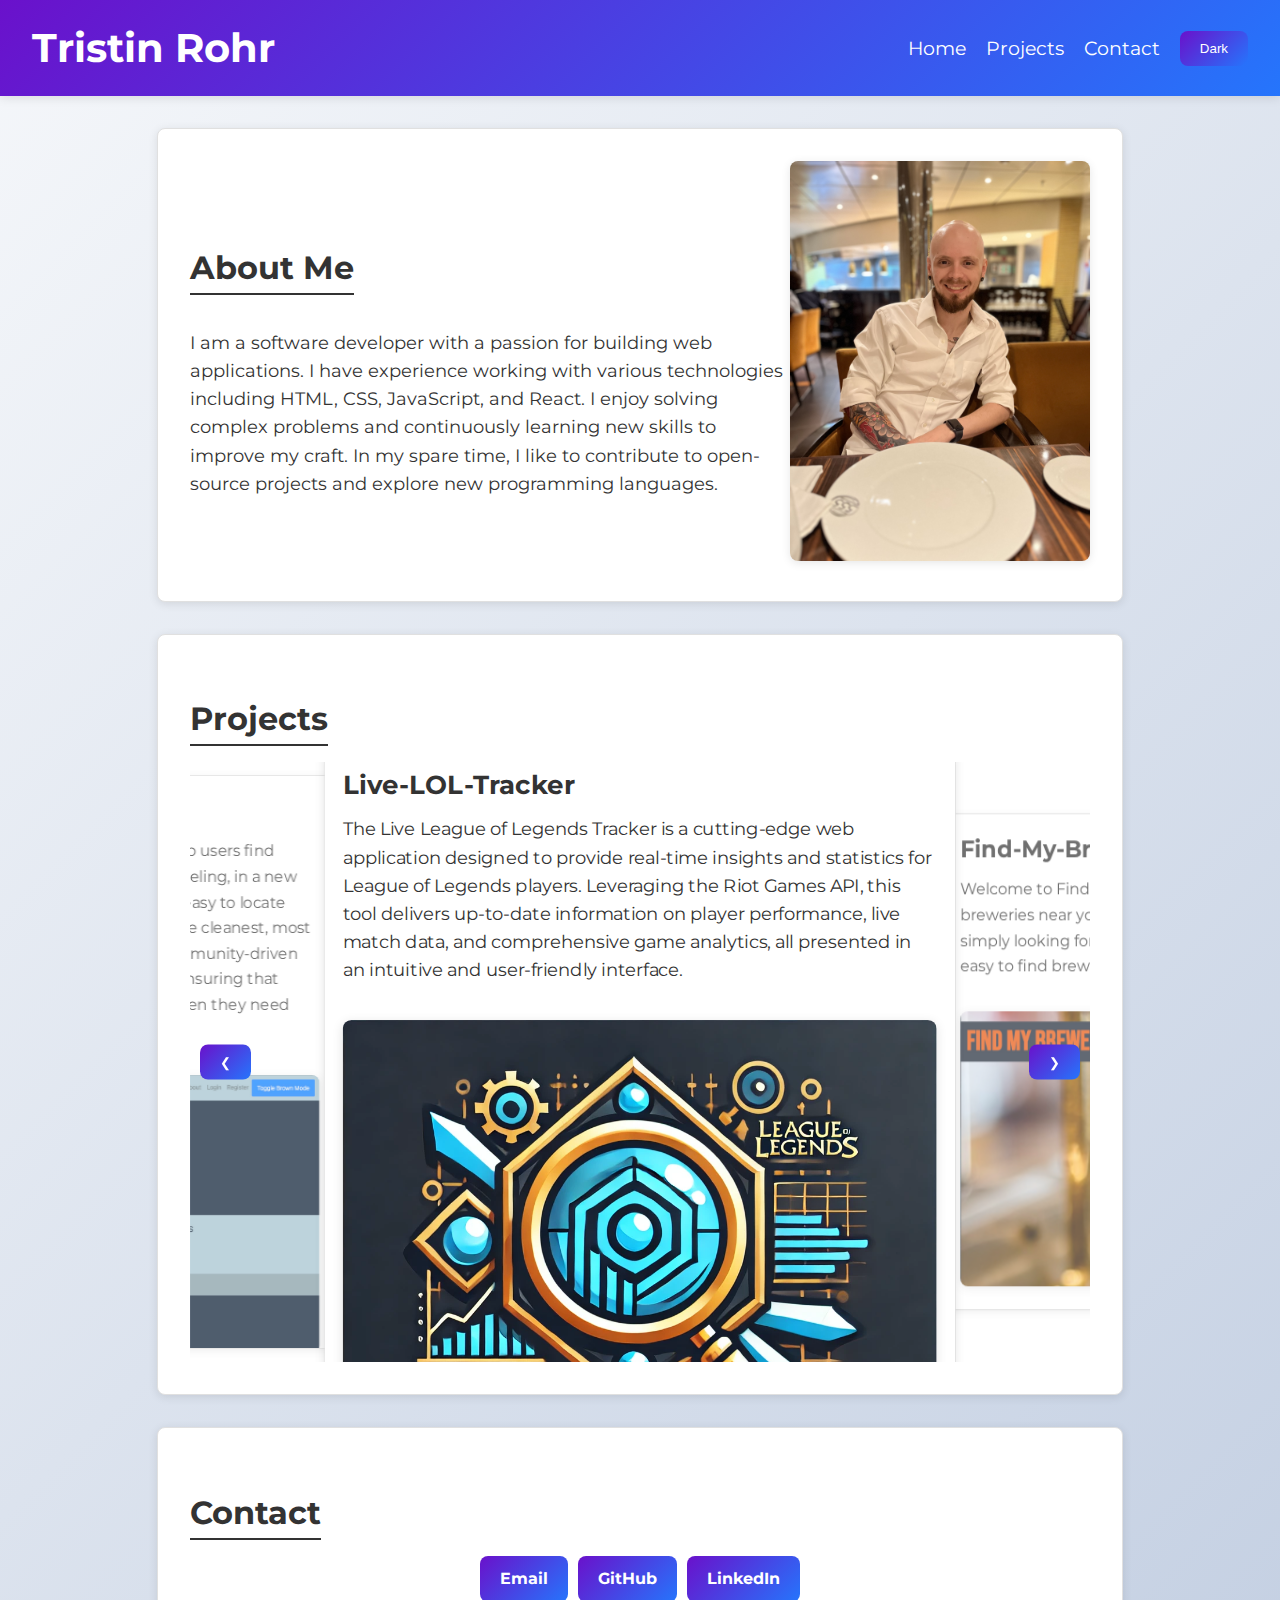
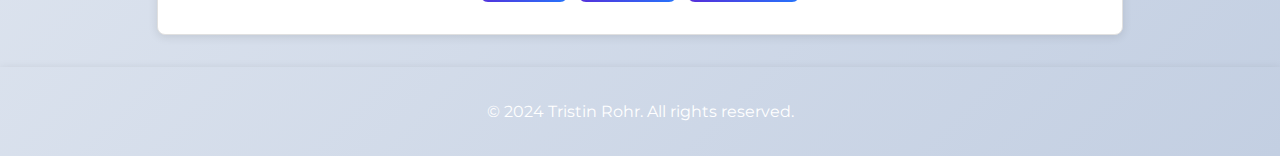
==== index.html @ 3701050f "built out app" ====
<!DOCTYPE html>
<html lang="en">
<head>
    <meta charset="UTF-8">
    <meta name="viewport" content="width=device-width, initial-scale=1.0">
    <title>Tristin Rohr | Portfolio</title>
    <link rel="stylesheet" href="styles.css">
    <link href="https://fonts.googleapis.com/css2?family=Montserrat:wght@400;700&display=swap" rel="stylesheet">
</head>
<body>
    <header>
        <h1>Tristin Rohr</h1>
        <nav>
            <ul>
                <li><a href="#about">Home</a></li>
                <li><a href="#projects">Projects</a></li>
                <li><a href="#contact">Contact</a></li>
            </ul>
            <button id="theme-toggle">Toggle Theme</button>
        </nav>
    </header>

    <main>
        <section id="about" class="about-section">
            <div class="about-content">
                <h2>About Me</h2>
                <p>I am a software developer with a passion for building web applications. I have experience working with various technologies including HTML, CSS, JavaScript, and React. I enjoy solving complex problems and continuously learning new skills to improve my craft. In my spare time, I like to contribute to open-source projects and explore new programming languages.</p>
            </div>
            <div class="about-photo">
                <img src="images/profile.jpeg" alt="Profile Photo">
            </div>
        </section>

        <section id="projects">
            <h2>Projects</h2>
            <div class="carousel">
                <button class="carousel-button prev" onclick="moveCarousel(-1)">&#10094;</button>
                <div class="carousel-wrapper">
                    <div class="carousel-inner">
                        <div class="project" id="project1">
                            <h3>Live-LOL-Tracker</h3>
                            <p>The Live League of Legends Tracker is a cutting-edge web application designed to provide real-time insights and statistics for League of Legends players. Leveraging the Riot Games API, this tool delivers up-to-date information on player performance, live match data, and comprehensive game analytics, all presented in an intuitive and user-friendly interface.</p>
                            <a href="project1.html">
                                <img src="images/lol-logo.webp" alt="Live-LOL-Tracker">
                            </a>
                        </div>
                        <div class="project" id="project2">
                            <h3>Find-My-Brewey</h3>
                            <p>Welcome to Find My Brewery, your go-to platform for discovering breweries near you! Whether you're a craft beer enthusiast or simply looking for a new spot to unwind, Find My Brewery makes it easy to find breweries in any state.</p>
                            <a href="project2.html">
                                <img src="images/Screenshot 2024-07-25 at 10.44.39 AM.jpg" alt="Find-My-Brewey">
                            </a>
                        </div>
                        <div class="project" id="project3">
                            <h3>Potty_Partner</h3>
                            <p>Potty Partner is a web application designed to help users find bathrooms and leave reviews. Whether you’re traveling, in a new city, or just out and about, Potty Partner makes it easy to locate nearby restrooms and read user reviews to find the cleanest, most accessible options. This app aims to provide a community-driven resource for bathroom locations and conditions, ensuring that everyone has access to clean and safe facilities when they need them most.</p>
                            <a href="project3.html">
                                <img src="images/Screenshot 2024-07-25 at 10.53.34 AM.jpg" alt="Potty_Partner">
                            </a>
                        </div>
                    </div>
                </div>
                <button class="carousel-button next" onclick="moveCarousel(1)">&#10095;</button>
            </div>
        </section>

        <section id="contact">
            <h2>Contact</h2>
            <div class="contact-buttons">
                <a href="mailto: tristist@gmail.com" class="contact-button">Email</a>
                <a href="https://github.com/TristinRohr" class="contact-button" target="_blank">GitHub</a>
                <a href="https://www.linkedin.com/in/tristin-rohr-a975a6276" class="contact-button" target="_blank">LinkedIn</a>
            </div>
        </section>
    </main>

    <footer>
        <p>&copy; 2024 Tristin Rohr. All rights reserved.</p>
    </footer>

    <script src="scripts.js"></script>
</body>
</html>
---- styles.css ----
/* General Styles */
html {
    scroll-behavior: smooth;
}

body {
    font-family: 'Montserrat', sans-serif;
    line-height: 1.6;
    margin: 0;
    padding: 0;
    background: linear-gradient(135deg, #f5f7fa 0%, #c3cfe2 100%);
    color: var(--text-color);
    transition: background 0.3s, color 0.3s;
    display: flex;
    flex-direction: column;
    min-height: 100vh;
}

body.dark-mode {
    background: linear-gradient(135deg, #2c3e50 0%, #4ca1af 100%);
}

/* Variables */
:root {
    --text-color: #333;
    --header-background: linear-gradient(135deg, #6a11cb 0%, #2575fc 100%);
    --header-text-color: #fff;
    --button-background: linear-gradient(135deg, #6a11cb 0%, #2575fc 100%);
    --button-text-color: #fff;
    --button-hover-background: linear-gradient(135deg, #2575fc 0%, #6a11cb 100%);
    --section-background: #fff;
    --section-border-color: #e0e0e0;
    --project-background: #fff;
    --project-border-color: #ddd;
    --box-shadow: 0 2px 10px rgba(0, 0, 0, 0.1);
    --border-radius: 8px;
}

body.dark-mode {
    --text-color: #e0e0e0;
    --header-background: linear-gradient(135deg, #1e3c72 0%, #2a5298 100%);
    --header-text-color: #e0e0e0;
    --button-background: linear-gradient(135deg, #1e3c72 0%, #2a5298 100%);
    --button-text-color: #e0e0e0;
    --button-hover-background: linear-gradient(135deg, #2a5298 0%, #1e3c72 100%);
    --section-background: #3a3a3a;
    --section-border-color: #555;
    --project-background: #3a3a3a;
    --project-border-color: #555;
    --box-shadow: 0 2px 10px rgba(0, 0, 0, 0.3);
}

/* Header Styles */
header {
    background: var(--header-background);
    color: var(--header-text-color);
    padding: 1rem 2rem;
    display: flex;
    align-items: center;
    justify-content: space-between;
    box-shadow: var(--box-shadow);
    position: relative;
}

header h1 {
    margin: 0;
    font-size: 2.5rem;
    font-weight: 700;
    flex: 1;
    text-align: left;
    transition: transform 0.3s;
}

header h1:hover {
    transform: scale(1.1);
}

nav {
    display: flex;
    align-items: center;
}

nav ul {
    list-style: none;
    padding: 0;
    margin: 0;
    display: flex;
}

nav ul li {
    margin: 0 10px;
}

nav ul li a {
    color: var(--header-text-color);
    text-decoration: none;
    font-size: 1.2rem;
    transition: color 0.3s;
}

nav ul li a:hover {
    color: var(--button-hover-background);
}

#theme-toggle {
    background: var(--button-background);
    color: var(--button-text-color);
    border: none;
    border-radius: var(--border-radius);
    padding: 10px 20px;
    cursor: pointer;
    transition: background 0.3s, color 0.3s, transform 0.3s;
    margin-left: 10px; /* Space between nav and button */
}

#theme-toggle:hover {
    background: var(--button-hover-background);
    transform: scale(1.1);
}

/* Button Styles */
button, .contact-button {
    padding: 10px 20px;
    background: var(--button-background);
    color: var(--button-text-color);
    border: none;
    border-radius: var(--border-radius);
    cursor: pointer;
    text-decoration: none;
    display: inline-block;
    transition: background 0.3s, color 0.3s, box-shadow 0.3s, transform 0.3s;
}

button:hover, .contact-button:hover {
    background: var(--button-hover-background);
    box-shadow: var(--box-shadow);
    transform: scale(1.05);
}

.main {
    flex: 1;
}

section {
    padding: 2rem;
    margin: 2rem auto;
    max-width: 900px;
    background-color: var(--section-background);
    border: 1px solid var(--section-border-color);
    border-radius: var(--border-radius);
    box-shadow: var(--box-shadow);
    transition: background-color 0.3s, color 0.3s, box-shadow 0.3s;
}

section:hover {
    box-shadow: var(--box-shadow);
}

section h2 {
    font-size: 2rem;
    margin-bottom: 1rem;
    border-bottom: 2px solid var(--text-color);
    display: inline-block;
}

section p {
    font-size: 1.1rem;
    margin-bottom: 1rem;
}

/* About Section Styles */
.about-section {
    display: flex;
    align-items: center;
    justify-content: space-between;
}

.about-content {
    flex: 2;
}

.about-photo {
    flex: 1;
    text-align: center;
}

.about-photo img {
    max-width: 100%;
    border-radius: var(--border-radius);
    box-shadow: var(--box-shadow);
}

/* Project Styles */
.project {
    padding: 1rem;
    background-color: var(--project-background);
    border: 1px solid var(--project-border-color);
    border-radius: var(--border-radius);
    transition: background-color 0.3s, border-color 0.3s, box-shadow 0.3s, transform 0.3s;
    box-shadow: var(--box-shadow);
    position: absolute;
    top: 50%;
    left: 50%;
    transform: translate(-50%, -50%);
    width: 60%;
    max-height: 90%; /* Ensure the project divs do not exceed the viewport height */
    overflow: auto; /* Add scroll if content exceeds the div height */
    opacity: 0;
    z-index: 0;
}

.project h3 {
    margin: 0;
    font-size: 1.5rem;
    color: var(--header-background);
}

.project p {
    font-size: 1rem;
    margin: 0.5rem 0;
}

.project a {
    display: inline-block;
    margin-top: 0.5rem;
    color: var(--button-background);
    text-decoration: none;
    font-weight: bold;
    transition: color 0.3s;
}

.project a:hover {
    color: var(--button-hover-background);
}

.project img {
    position: relative;
    max-width: 100%;
    height: auto;
    display: block;
    margin-top: 1rem;
    border-radius: var(--border-radius);
    box-shadow: var(--box-shadow);
    transition: transform 0.3s ease;
}

.project img:hover {
    transform: scale(1.05);
}

.project img::after {
    content: 'View Project';
    position: absolute;
    top: 50%;
    left: 50%;
    transform: translate(-50%, -50%);
    background: rgba(0, 0, 0, 0.7);
    color: #fff;
    padding: 10px 20px;
    border-radius: var(--border-radius);
    font-size: 1.2rem;
    opacity: 0;
    transition: opacity 0.3s ease;
}

.project img:hover::after {
    opacity: 1;
}

/* Active Project Styles */
.project.active {
    opacity: 1;
    z-index: 1;
    transform: translate(-50%, -50%) scale(1.1);
}

/* Tilted Project Styles */
.project.prev, .project.next {
    opacity: 0.7;
    z-index: 0;
}

.project.prev {
    transform: translate(-150%, -50%) rotateY(20deg);
}

.project.next {
    transform: translate(50%, -50%) rotateY(-20deg);
}

/* Carousel Styles */
.carousel {
    position: relative;
    width: 100%;
    height: 600px; /* Ensure enough space for project divs */
    overflow: hidden;
    perspective: 1000px;
}

.carousel-wrapper {
    position: relative;
    height: 100%;
}

.carousel-inner {
    position: absolute;
    width: 100%;
    height: 100%;
    display: flex;
    align-items: center;
    justify-content: center;
    transition: transform 0.3s ease-in-out;
}

.carousel-button {
    background: var(--button-background);
    color: var(--button-text-color);
    border: none;
    border-radius: var(--border-radius);
    padding: 10px 20px;
    cursor: pointer;
    transition: background 0.3s, color 0.3s, transform 0.3s;
    position: absolute;
    top: 50%;
    transform: translateY(-50%);
    z-index: 2;
}

.carousel-button.prev {
    left: 10px;
}

.carousel-button.next {
    right: 10px;
}

.carousel-button:hover {
    background: var(--button-hover-background);
    transform: scale(1.1);
}

/* Contact Styles */
.contact-buttons {
    display: flex;
    gap: 10px;
    justify-content: center;
}

.contact-button {
    background: var(--button-background);
    color: var(--button-text-color);
    border: none;
    border-radius: var(--border-radius);
    padding: 10px 20px;
    text-decoration: none;
    font-weight: bold;
    transition: background 0.3s, color 0.3s, box-shadow 0.3s, transform 0.3s;
}

.contact-button:hover {
    background: var(--button-hover-background);
    box-shadow: var(--box-shadow);
    transform: scale(1.05);
}

/* Project Details Styles */
.project-details img {
    max-width: 80%; /* Adjust the percentage as needed */
    height: auto;
    display: block;
    margin: 0 auto 1rem;
    border-radius: var(--border-radius);
    box-shadow: var(--box-shadow);
}

.project-details ul {
    list-style-type: disc;
    padding-left: 20px;
}

.project-details a {
    color: var(--button-background);
    text-decoration: none;
    font-weight: bold;
    transition: color 0.3s;
}

.project-details a:hover {
    color: var(--button-hover-background);
}

/* Footer Styles */
footer {
    text-align: center;
    padding: 1rem 0;
    background-color: var(--header-background);
    color: var(--header-text-color);
    position: relative;
    width: 100%;
    margin-top: auto;
    box-shadow: var(--box-shadow);
}
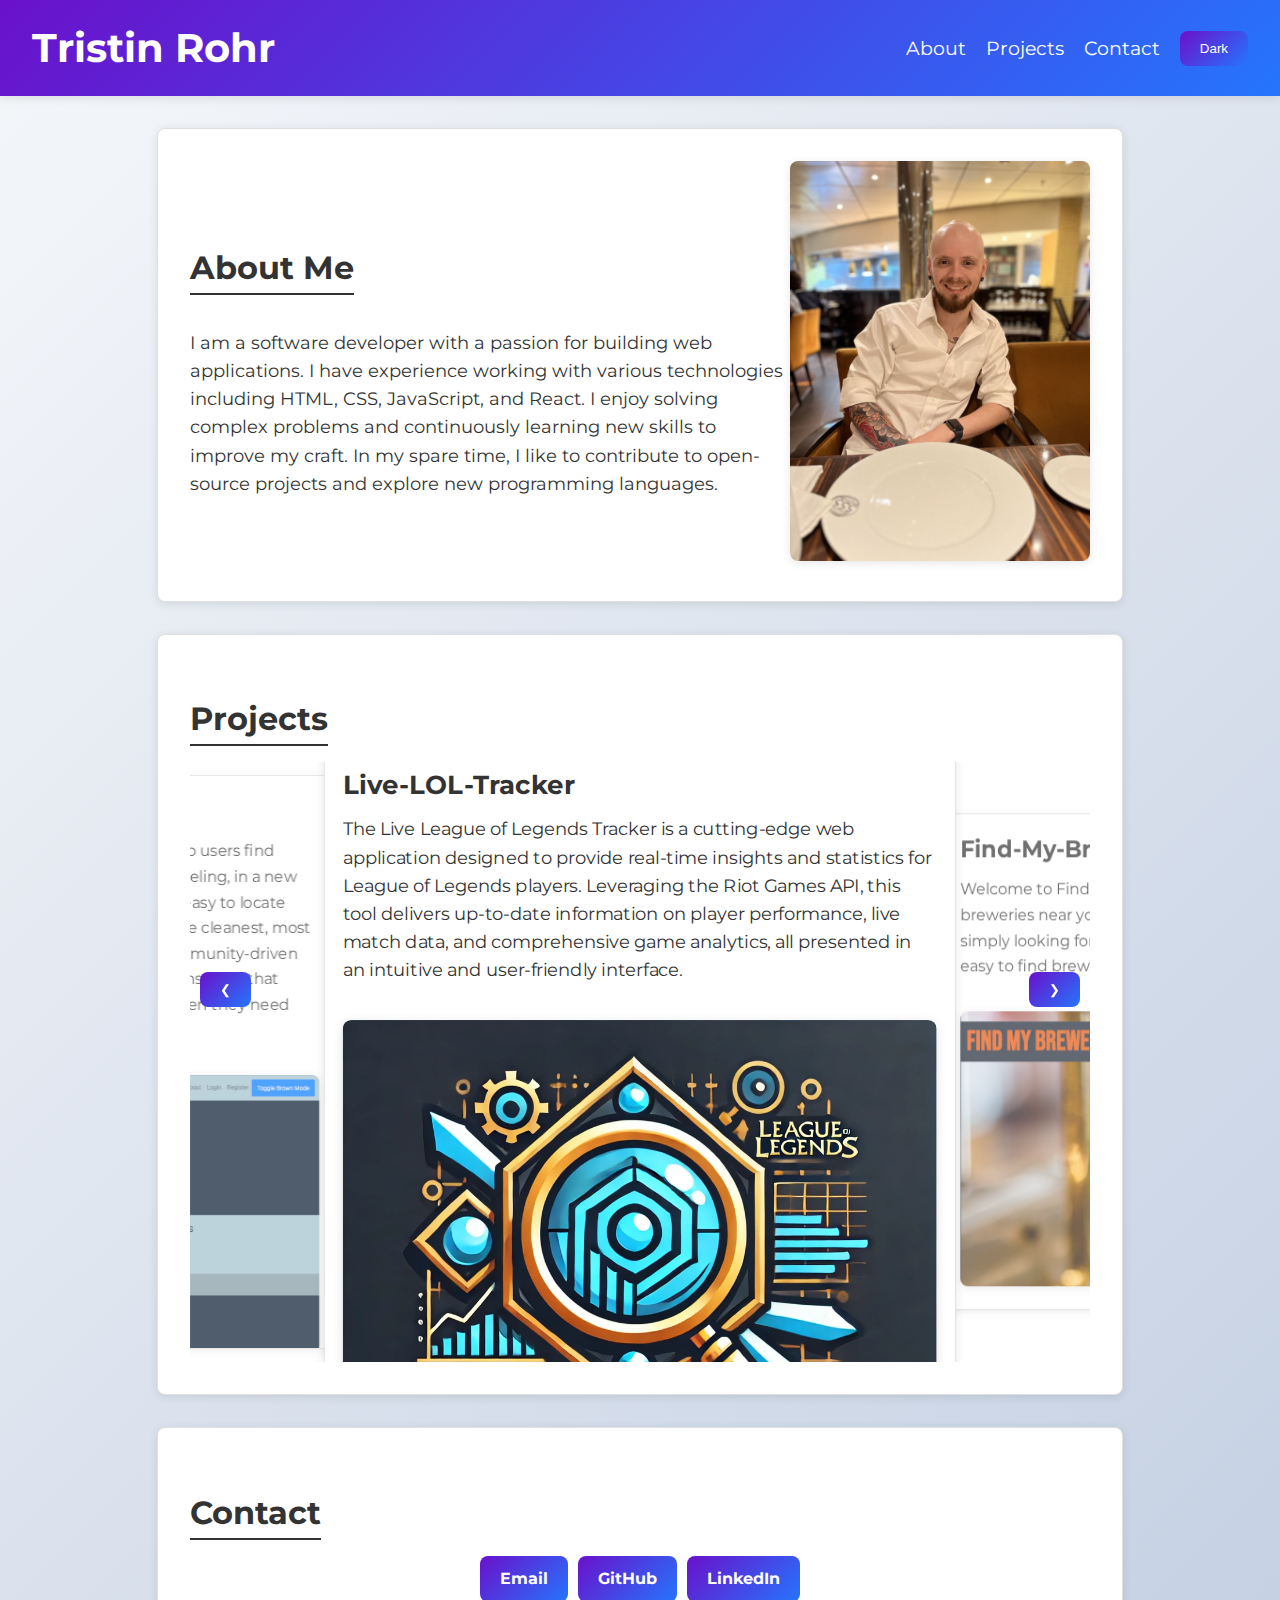
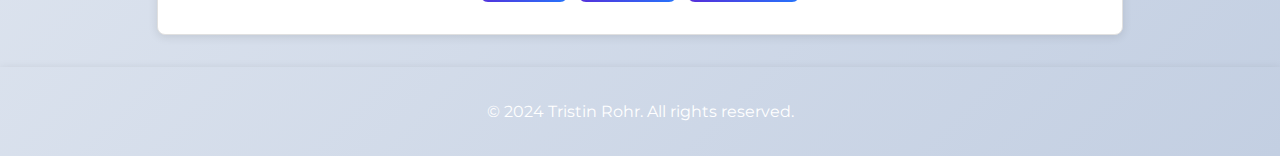
==== commit 00807876: "added deployed links" ====
--- a/index.html
+++ b/index.html
@@ -12,7 +12,7 @@
         <h1>Tristin Rohr</h1>
         <nav>
             <ul>
-                <li><a href="#about">Home</a></li>
+                <li><a href="#about">About</a></li>
                 <li><a href="#projects">Projects</a></li>
                 <li><a href="#contact">Contact</a></li>
             </ul>
--- a/styles.css
+++ b/styles.css
@@ -71,10 +71,6 @@
     transition: transform 0.3s;
 }
 
-header h1:hover {
-    transform: scale(1.1);
-}
-
 nav {
     display: flex;
     align-items: center;
@@ -267,102 +263,6 @@
     opacity: 1;
 }
 
-/* Active Project Styles */
-.project.active {
-    opacity: 1;
-    z-index: 1;
-    transform: translate(-50%, -50%) scale(1.1);
-}
-
-/* Tilted Project Styles */
-.project.prev, .project.next {
-    opacity: 0.7;
-    z-index: 0;
-}
-
-.project.prev {
-    transform: translate(-150%, -50%) rotateY(20deg);
-}
-
-.project.next {
-    transform: translate(50%, -50%) rotateY(-20deg);
-}
-
-/* Carousel Styles */
-.carousel {
-    position: relative;
-    width: 100%;
-    height: 600px; /* Ensure enough space for project divs */
-    overflow: hidden;
-    perspective: 1000px;
-}
-
-.carousel-wrapper {
-    position: relative;
-    height: 100%;
-}
-
-.carousel-inner {
-    position: absolute;
-    width: 100%;
-    height: 100%;
-    display: flex;
-    align-items: center;
-    justify-content: center;
-    transition: transform 0.3s ease-in-out;
-}
-
-.carousel-button {
-    background: var(--button-background);
-    color: var(--button-text-color);
-    border: none;
-    border-radius: var(--border-radius);
-    padding: 10px 20px;
-    cursor: pointer;
-    transition: background 0.3s, color 0.3s, transform 0.3s;
-    position: absolute;
-    top: 50%;
-    transform: translateY(-50%);
-    z-index: 2;
-}
-
-.carousel-button.prev {
-    left: 10px;
-}
-
-.carousel-button.next {
-    right: 10px;
-}
-
-.carousel-button:hover {
-    background: var(--button-hover-background);
-    transform: scale(1.1);
-}
-
-/* Contact Styles */
-.contact-buttons {
-    display: flex;
-    gap: 10px;
-    justify-content: center;
-}
-
-.contact-button {
-    background: var(--button-background);
-    color: var(--button-text-color);
-    border: none;
-    border-radius: var(--border-radius);
-    padding: 10px 20px;
-    text-decoration: none;
-    font-weight: bold;
-    transition: background 0.3s, color 0.3s, box-shadow 0.3s, transform 0.3s;
-}
-
-.contact-button:hover {
-    background: var(--button-hover-background);
-    box-shadow: var(--box-shadow);
-    transform: scale(1.05);
-}
-
 /* Project Details Styles */
 .project-details img {
     max-width: 80%; /* Adjust the percentage as needed */
@@ -389,6 +289,100 @@
     color: var(--button-hover-background);
 }
 
+/* Active Project Styles */
+.project.active {
+    opacity: 1;
+    z-index: 1;
+    transform: translate(-50%, -50%) scale(1.1);
+}
+/* Tilted Project Styles */
+.project.prev, .project.next {
+    opacity: 0.7;
+    z-index: 0;
+}
+
+.project.prev {
+    transform: translate(-150%, -50%) rotateY(20deg);
+}
+
+.project.next {
+    transform: translate(50%, -50%) rotateY(-20deg);
+}
+
+/* Carousel Styles */
+.carousel {
+    position: relative;
+    width: 100%;
+    height: 600px; /* Ensure enough space for project divs */
+    overflow: hidden;
+    perspective: 1000px;
+}
+
+.carousel-wrapper {
+    position: relative;
+    height: 100%;
+}
+
+.carousel-inner {
+    position: absolute;
+    width: 100%;
+    height: 100%;
+    display: flex;
+    align-items: center;
+    justify-content: center;
+    transition: transform 0.3s ease-in-out;
+}
+
+.carousel-button {
+    background: var(--button-background);
+    color: var(--button-text-color);
+    border: none;
+    border-radius: var(--border-radius);
+    padding: 10px 20px;
+    cursor: pointer;
+    transition: background 0.3s, color 0.3s, transform 0.3s;
+    position: absolute;
+    top: 35%;
+    z-index: 2;
+}
+
+.carousel-button.prev {
+    left: 10px;
+}
+
+.carousel-button.next {
+    right: 10px;
+}
+
+.carousel-button:hover {
+    background: var(--button-hover-background);
+    transform: scale(1.1);
+}
+
+/* Contact Styles */
+.contact-buttons {
+    display: flex;
+    gap: 10px;
+    justify-content: center;
+}
+
+.contact-button {
+    background: var(--button-background);
+    color: var(--button-text-color);
+    border: none;
+    border-radius: var(--border-radius);
+    padding: 10px 20px;
+    text-decoration: none;
+    font-weight: bold;
+    transition: background 0.3s, color 0.3s, box-shadow 0.3s, transform 0.3s;
+}
+
+.contact-button:hover {
+    background: var(--button-hover-background);
+    box-shadow: var(--box-shadow);
+    transform: scale(1.05);
+}
+
 /* Footer Styles */
 footer {
     text-align: center;
